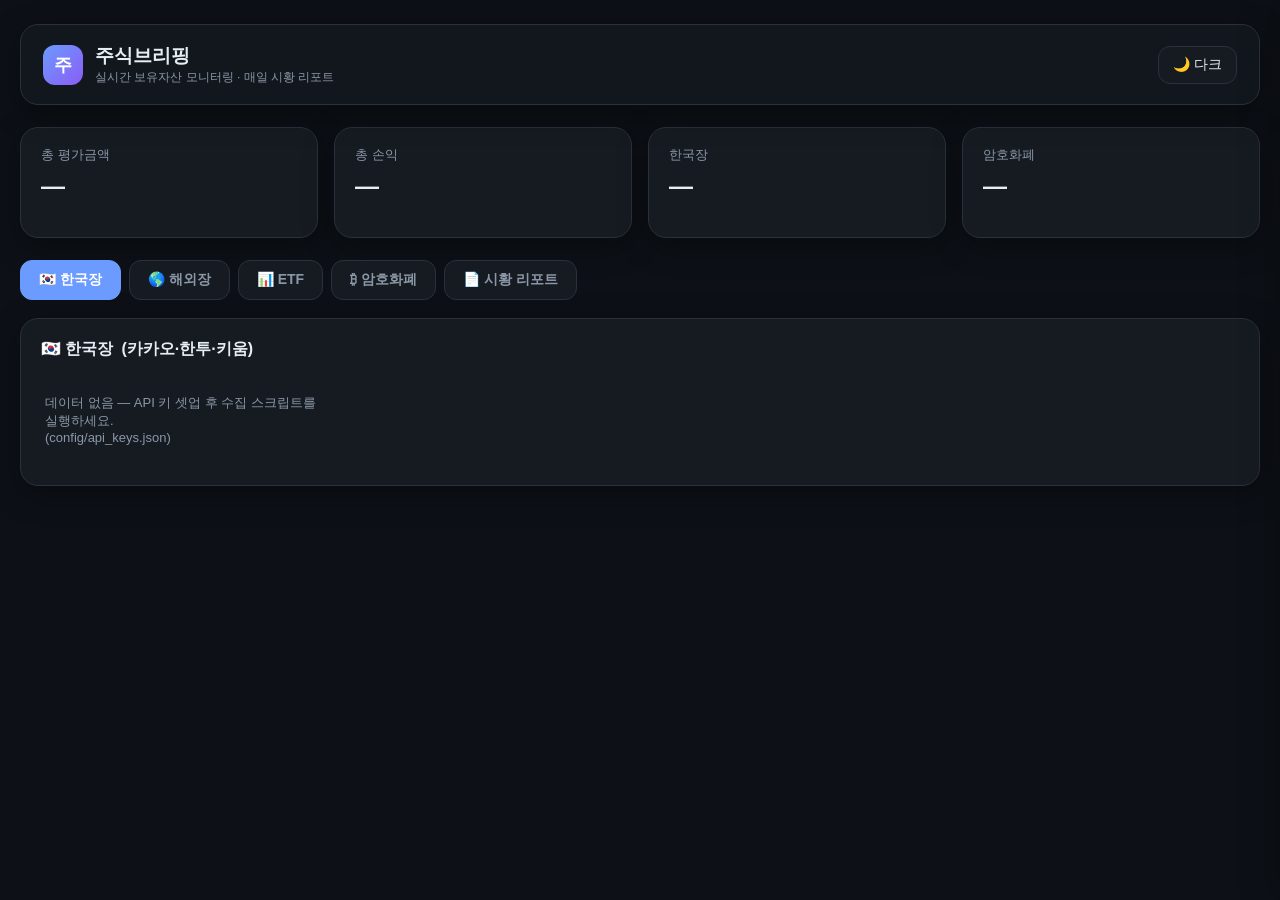
==== index.html @ d9d782cc "data update 2026-07-26 12:15 KST" ====
<!DOCTYPE html>
<html lang="ko" data-theme="dark">
<head>
  <meta charset="UTF-8">
  <meta name="viewport" content="width=device-width, initial-scale=1.0">
  <title>주식브리핑 대시보드</title>
  <link rel="stylesheet" href="assets/css/style.css">
</head>
<body>
<div class="wrap">
  <!-- Top bar -->
  <div class="topbar">
    <div class="brand">
      <div class="logo">주</div>
      <div>
        <h1>주식브리핑</h1>
        <div class="sub">실시간 보유자산 모니터링 · 매일 시황 리포트</div>
      </div>
    </div>
    <div class="top-actions">
      <span id="updated" class="sub"></span>
      <button class="btn-theme" id="themeBtn">🌙 다크</button>
    </div>
  </div>

  <!-- KPI -->
  <div class="kpi-row" id="kpiRow">
    <div class="kpi"><div class="label">총 평가금액</div><div class="value" id="kpiTotal">—</div><div class="delta" id="kpiTotalD">&nbsp;</div></div>
    <div class="kpi"><div class="label">총 손익</div><div class="value" id="kpiPl">—</div><div class="delta" id="kpiPlD">&nbsp;</div></div>
    <div class="kpi"><div class="label">한국장</div><div class="value" id="kpiKr">—</div></div>
    <div class="kpi"><div class="label">암호화폐</div><div class="value" id="kpiCrypto">—</div></div>
  </div>

  <!-- Tabs -->
  <div class="tabs">
    <div class="tab active" data-tab="kr">🇰🇷 한국장</div>
    <div class="tab" data-tab="us">🌎 해외장</div>
    <div class="tab" data-tab="etf">📊 ETF</div>
    <div class="tab" data-tab="crypto">₿ 암호화폐</div>
    <div class="tab" data-tab="reports">📄 시황 리포트</div>
  </div>

  <!-- Panels -->
  <div class="panel active" id="panel-kr">
    <h2>🇰🇷 한국장 <span class="sub">(카카오·한투·키움)</span></h2>
    <div class="asset-grid" id="grid-kr"><div class="empty">데이터 로드 중…</div></div>
  </div>
  <div class="panel" id="panel-us">
    <h2>🌎 해외장 <span class="sub">(미국주식·해외ETF)</span></h2>
    <div class="asset-grid" id="grid-us"><div class="empty">데이터 로드 중…</div></div>
  </div>
  <div class="panel" id="panel-etf">
    <h2>📊 ETF</h2>
    <div class="asset-grid" id="grid-etf"><div class="empty">데이터 로드 중…</div></div>
  </div>
  <div class="panel" id="panel-crypto">
    <h2>₿ 암호화폐 <span class="sub">(빗썸)</span></h2>
    <div class="asset-grid" id="grid-crypto"><div class="empty">데이터 로드 중…</div></div>
  </div>
  <div class="panel" id="panel-reports">
    <h2>📄 시황 분석 리포트</h2>
    <div class="report-list" id="reportList"><div class="empty">리포트 로드 중…</div></div>
  </div>
</div>

<!-- 종목 상세 드로어 (카드 클릭 시 열림) -->
<div class="drawer-overlay" id="drawerOverlay"></div>
<aside class="drawer" id="drawer">
  <div class="drawer-header">
    <div>
      <div class="drawer-name" id="dName">—</div>
      <div class="drawer-sub" id="dSub">—</div>
    </div>
    <button class="drawer-close" id="drawerClose">✕</button>
  </div>

  <!-- 손익 헤더 (Block A) -->
  <div class="pnl-header" id="pnlHeader"></div>

  <!-- AI 전망 배너 (Block B) -->
  <div class="ai-banner" id="aiBanner" style="display:none"></div>

  <!-- 탭 (4대 분석) -->
  <div class="detail-tabs">
    <div class="dtab active" data-dtab="tech">📈 기술적지표</div>
    <div class="dtab" data-dtab="fund">🏦 펀더멘털</div>
    <div class="dtab" data-dtab="market">🌐 시황</div>
    <div class="dtab" data-dtab="pnl">💰 손익</div>
  </div>

  <div class="detail-body">
    <div class="dpanel active" id="dpanel-tech"></div>
    <div class="dpanel" id="dpanel-fund"></div>
    <div class="dpanel" id="dpanel-market"></div>
    <div class="dpanel" id="dpanel-pnl"></div>
  </div>
</aside>

<!-- Modal -->
<div class="modal" id="modal">
  <div class="modal-content">
    <button class="modal-close" id="modalClose">✕</button>
    <div id="modalBody" class="markdown-body"></div>
  </div>
</div>

<script src="assets/js/theme.js"></script>
<script src="assets/js/dashboard.js"></script>
<script src="assets/js/reports.js"></script>
</body>
</html>
---- assets/css/style.css ----
:root {
  --bg: #f4f6fb;
  --bg-glass: rgba(255,255,255,0.75);
  --surface: #ffffff;
  --surface-2: #f0f3f9;
  --text: #1a2233;
  --text-muted: #6b7689;
  --border: #e2e8f0;
  --accent: #4f7cff;
  --accent-soft: #eaf0ff;
  --up: #e23b3b;      /* 한국 관례: 상승=빨강 */
  --down: #2b6cf0;    /* 하락=파랑 */
  --shadow: 0 8px 30px rgba(20,40,80,0.08);
  --radius: 18px;
}
[data-theme="dark"] {
  --bg: #0d1117;
  --bg-glass: rgba(22,27,34,0.72);
  --surface: #161b22;
  --surface-2: #1c2330;
  --text: #e6edf3;
  --text-muted: #8b97a7;
  --border: #2a313c;
  --accent: #6b9bff;
  --accent-soft: #1b2436;
  --up: #ff5b5b;
  --down: #4d9bff;
  --shadow: 0 8px 30px rgba(0,0,0,0.4);
}
* { box-sizing: border-box; margin: 0; padding: 0; }
body {
  font-family: -apple-system, "Segoe UI", "Apple SD Gothic Neo", "Malgun Gothic", sans-serif;
  background: var(--bg); color: var(--text);
  transition: background .3s, color .3s;
  min-height: 100vh;
}
.wrap { max-width: 1280px; margin: 0 auto; padding: 24px 20px 60px; }

/* Top bar */
.topbar {
  display: flex; align-items: center; justify-content: space-between;
  padding: 18px 22px; margin-bottom: 22px;
  background: var(--bg-glass); backdrop-filter: blur(14px);
  border: 1px solid var(--border); border-radius: var(--radius);
  box-shadow: var(--shadow);
}
.brand { display: flex; align-items: center; gap: 12px; }
.brand .logo {
  width: 40px; height: 40px; border-radius: 12px;
  background: linear-gradient(135deg, var(--accent), #8b5cf6);
  display: grid; place-items: center; color: #fff; font-weight: 800; font-size: 18px;
}
.brand h1 { font-size: 19px; font-weight: 700; }
.brand .sub { font-size: 12px; color: var(--text-muted); }
.top-actions { display: flex; align-items: center; gap: 10px; }
.btn-theme {
  border: 1px solid var(--border); background: var(--surface);
  color: var(--text); border-radius: 12px; padding: 9px 14px;
  cursor: pointer; font-size: 14px; display: flex; align-items: center; gap: 6px;
  transition: .2s;
}
.btn-theme:hover { border-color: var(--accent); }

/* KPI row */
.kpi-row { display: grid; grid-template-columns: repeat(4,1fr); gap: 16px; margin-bottom: 22px; }
.kpi {
  background: var(--surface); border: 1px solid var(--border);
  border-radius: var(--radius); padding: 18px 20px; box-shadow: var(--shadow);
}
.kpi .label { font-size: 13px; color: var(--text-muted); margin-bottom: 8px; }
.kpi .value { font-size: 24px; font-weight: 800; }
.kpi .delta { font-size: 13px; margin-top: 4px; }
.up { color: var(--up); }
.down { color: var(--down); }

/* Tabs */
.tabs { display: flex; gap: 8px; margin-bottom: 18px; flex-wrap: wrap; }
.tab {
  border: 1px solid var(--border); background: var(--surface);
  color: var(--text-muted); border-radius: 12px; padding: 10px 18px;
  cursor: pointer; font-size: 14px; font-weight: 600; transition: .2s;
}
.tab.active { background: var(--accent); color: #fff; border-color: var(--accent); }

/* Panel */
.panel {
  background: var(--surface); border: 1px solid var(--border);
  border-radius: var(--radius); padding: 20px; box-shadow: var(--shadow);
  display: none;
}
.panel.active { display: block; }
.panel h2 { font-size: 16px; margin-bottom: 14px; display: flex; align-items: center; gap: 8px; }

/* Asset cards grid */
.asset-grid { display: grid; grid-template-columns: repeat(auto-fill, minmax(260px,1fr)); gap: 14px; }
.asset-card {
  background: var(--surface-2); border: 1px solid var(--border);
  border-radius: 14px; padding: 16px; transition: .2s;
}
.asset-card:hover { transform: translateY(-2px); border-color: var(--accent); }
.asset-card .name { font-weight: 700; font-size: 15px; display: flex; justify-content: space-between; }
.asset-card .broker { font-size: 11px; color: var(--text-muted); }
.asset-card .price { font-size: 20px; font-weight: 800; margin: 8px 0 2px; }
.asset-card .pl { font-size: 13px; }
.indicators { margin-top: 12px; display: flex; flex-wrap: wrap; gap: 6px; }
.chip {
  font-size: 11px; padding: 4px 9px; border-radius: 8px;
  background: var(--accent-soft); color: var(--accent); font-weight: 600;
}

/* Reports */
.report-list { display: flex; flex-direction: column; gap: 10px; }
.report-item {
  display: flex; align-items: center; justify-content: space-between;
  padding: 14px 18px; background: var(--surface-2);
  border: 1px solid var(--border); border-radius: 14px; cursor: pointer; transition: .2s;
}
.report-item:hover { border-color: var(--accent); }
.report-item .date { font-weight: 700; }
.report-item .meta { font-size: 12px; color: var(--text-muted); }

/* Modal */
.modal {
  position: fixed; inset: 0; background: rgba(0,0,0,0.55);
  display: none; align-items: center; justify-content: center; padding: 24px; z-index: 50;
}
.modal.open { display: flex; }
.modal-content {
  background: var(--surface); border-radius: var(--radius); max-width: 920px;
  width: 100%; max-height: 88vh; overflow-y: auto; padding: 28px;
  box-shadow: var(--shadow);
}
.modal-close {
  position: sticky; top: 0; float: right; border: none; background: var(--surface-2);
  color: var(--text); width: 34px; height: 34px; border-radius: 10px; cursor: pointer; font-size: 18px;
}
.modal-content h1 { font-size: 20px; margin-bottom: 12px; }
.markdown-body { line-height: 1.7; font-size: 14px; }
.markdown-body h2 { font-size: 16px; margin: 18px 0 8px; border-left: 3px solid var(--accent); padding-left: 10px; }
.markdown-body table { width: 100%; border-collapse: collapse; margin: 10px 0; font-size: 13px; }
.markdown-body th, .markdown-body td { border: 1px solid var(--border); padding: 7px 10px; text-align: left; }
.markdown-body th { background: var(--surface-2); }
.markdown-body code { background: var(--surface-2); padding: 1px 6px; border-radius: 5px; font-size: 12px; }

.asof { font-size: 11px; color: var(--text-muted); margin-top: 4px; }
.mkt-bar { display: flex; gap: 8px; margin-bottom: 14px; flex-wrap: wrap; }
.mkt-badge { font-size: 12px; padding: 5px 12px; border-radius: 10px; font-weight: 600; }
.mkt-badge.open { background: rgba(43,180,110,0.15); color: #2bb46e; }
.mkt-badge.closed { background: rgba(180,180,180,0.15); color: var(--text-muted); }

@media (max-width: 760px) {
  .kpi-row { grid-template-columns: repeat(2,1fr); }
}

/* ===== 종목 상세 드로어 ===== */
.drawer-overlay {
  position: fixed; inset: 0; background: rgba(0,0,0,0.5);
  opacity: 0; pointer-events: none; transition: opacity .25s; z-index: 60;
}
.drawer-overlay.open { opacity: 1; pointer-events: auto; }
.drawer {
  position: fixed; top: 0; right: 0; height: 100vh; width: 480px; max-width: 92vw;
  background: var(--surface); border-left: 1px solid var(--border);
  box-shadow: -8px 0 30px rgba(0,0,0,0.25); z-index: 70;
  transform: translateX(100%); transition: transform .28s ease;
  display: flex; flex-direction: column; overflow-y: auto;
}
.drawer.open { transform: translateX(0); }
.drawer-header {
  display: flex; align-items: flex-start; justify-content: space-between;
  padding: 20px 22px 14px; border-bottom: 1px solid var(--border);
  position: sticky; top: 0; background: var(--surface); z-index: 2;
}
.drawer-name { font-size: 20px; font-weight: 800; }
.drawer-sub { font-size: 12px; color: var(--text-muted); margin-top: 3px; }
.drawer-close {
  border: 1px solid var(--border); background: var(--surface-2); color: var(--text);
  width: 32px; height: 32px; border-radius: 10px; cursor: pointer; font-size: 16px;
}

/* Block A: 손익 헤더 */
.pnl-header { padding: 16px 22px; }
.pnl-price { font-size: 28px; font-weight: 800; font-variant-numeric: tabular-nums; }
.pnl-grid { display: grid; grid-template-columns: repeat(2,1fr); gap: 10px; margin-top: 14px; }
.pnl-grid > div { background: var(--surface-2); border: 1px solid var(--border); border-radius: 12px; padding: 10px 12px; }
.pnl-grid .lbl { display: block; font-size: 11px; color: var(--text-muted); margin-bottom: 4px; }
.pnl-grid .val { font-size: 15px; font-weight: 700; font-variant-numeric: tabular-nums; }

/* Block B: AI 전망 배너 */
.ai-banner {
  margin: 4px 22px 0; padding: 14px 16px; border-radius: 14px;
  background: linear-gradient(135deg, rgba(107,155,255,0.12), rgba(139,92,246,0.10));
  border: 1px solid var(--border);
}
.ai-row { display: flex; align-items: center; gap: 10px; }
.ai-signal { font-size: 15px; font-weight: 800; padding: 5px 14px; border-radius: 10px; }
.ai-buy { background: rgba(43,180,110,0.18); color: #2bb46e; }
.ai-hold { background: rgba(77,155,255,0.18); color: #4d9bff; }
.ai-sell { background: rgba(255,91,91,0.18); color: #ff5b5b; }
.ai-watch { background: rgba(140,150,165,0.18); color: var(--text-muted); }
.ai-conf { font-size: 12px; color: var(--text-muted); }
.ai-reasons { margin: 10px 0 6px; padding-left: 18px; font-size: 13px; line-height: 1.6; }
.ai-prices { font-size: 12px; color: var(--text-muted); }

/* 상세 탭 */
.detail-tabs { display: flex; gap: 6px; padding: 14px 22px 0; flex-wrap: wrap; }
.dtab {
  font-size: 13px; font-weight: 600; padding: 8px 14px; border-radius: 10px;
  border: 1px solid var(--border); background: var(--surface-2); color: var(--text-muted);
  cursor: pointer; transition: .2s;
}
.dtab.active { background: var(--accent); color: #fff; border-color: var(--accent); }
.detail-body { padding: 16px 22px 28px; }
.dpanel { display: none; }
.dpanel.active { display: block; }

/* 기술적지표 카드 */
.ind-grid { display: grid; grid-template-columns: repeat(2,1fr); gap: 12px; }
.ind-card {
  background: var(--surface-2); border: 1px solid var(--border); border-radius: 12px;
  padding: 12px 14px;
}
.ind-t { font-size: 12px; color: var(--text-muted); margin-bottom: 6px; }
.ind-v { font-size: 17px; font-weight: 800; font-variant-numeric: tabular-nums; }
.ind-card.ind-over { border-color: rgba(255,180,77,0.5); }
.ind-card.ind-over .ind-v { color: #ffb74d; }
.ind-card.ind-under { border-color: rgba(77,155,255,0.5); }
.ind-card.ind-under .ind-v { color: #4d9bff; }
.ind-card.ind-gold { border-color: rgba(43,180,110,0.5); }
.ind-card.ind-gold .ind-v { color: #2bb46e; }
.ind-card.ind-dead { border-color: rgba(255,91,91,0.5); }
.ind-card.ind-dead .ind-v { color: #ff5b5b; }
.ind-note { font-size: 11px; color: var(--text-muted); margin-top: 12px; }

/* 펀더멘털 */
.fund-grid { display: grid; grid-template-columns: repeat(2,1fr); gap: 10px; }
.fund-cell { background: var(--surface-2); border: 1px solid var(--border); border-radius: 12px; padding: 10px 12px; }
.fund-cell .lbl { display: block; font-size: 11px; color: var(--text-muted); margin-bottom: 4px; }
.fund-cell .val { font-size: 15px; font-weight: 700; font-variant-numeric: tabular-nums; }

/* 시황 */
.mkt-info { font-size: 14px; font-variant-numeric: tabular-nums; }

/* 손익 상세 + 액션 */
.pnl-table { display: flex; flex-direction: column; gap: 8px; }
.pnl-row { display: flex; justify-content: space-between; padding: 8px 12px; background: var(--surface-2); border: 1px solid var(--border); border-radius: 10px; }
.pnl-row .lbl { font-size: 13px; color: var(--text-muted); }
.pnl-row .val { font-size: 14px; font-weight: 700; font-variant-numeric: tabular-nums; }
.pnl-actions { display: grid; grid-template-columns: repeat(2,1fr); gap: 8px; margin-top: 16px; }
.btn-act { border: none; border-radius: 10px; padding: 12px; font-size: 14px; font-weight: 700; cursor: pointer; color: #fff; }
.btn-act.buy { background: #2bb46e; }
.btn-act.sell { background: #ffb74d; }
.btn-act.danger { background: #ff5b5b; }

.asset-card.clickable { cursor: pointer; }
.empty { color: var(--text-muted); font-size: 13px; padding: 20px 4px; }

@media (max-width: 760px) {
  .drawer { width: 100vw; max-width: 100vw; }
  .ind-grid, .fund-grid, .pnl-grid { grid-template-columns: 1fr; }
}
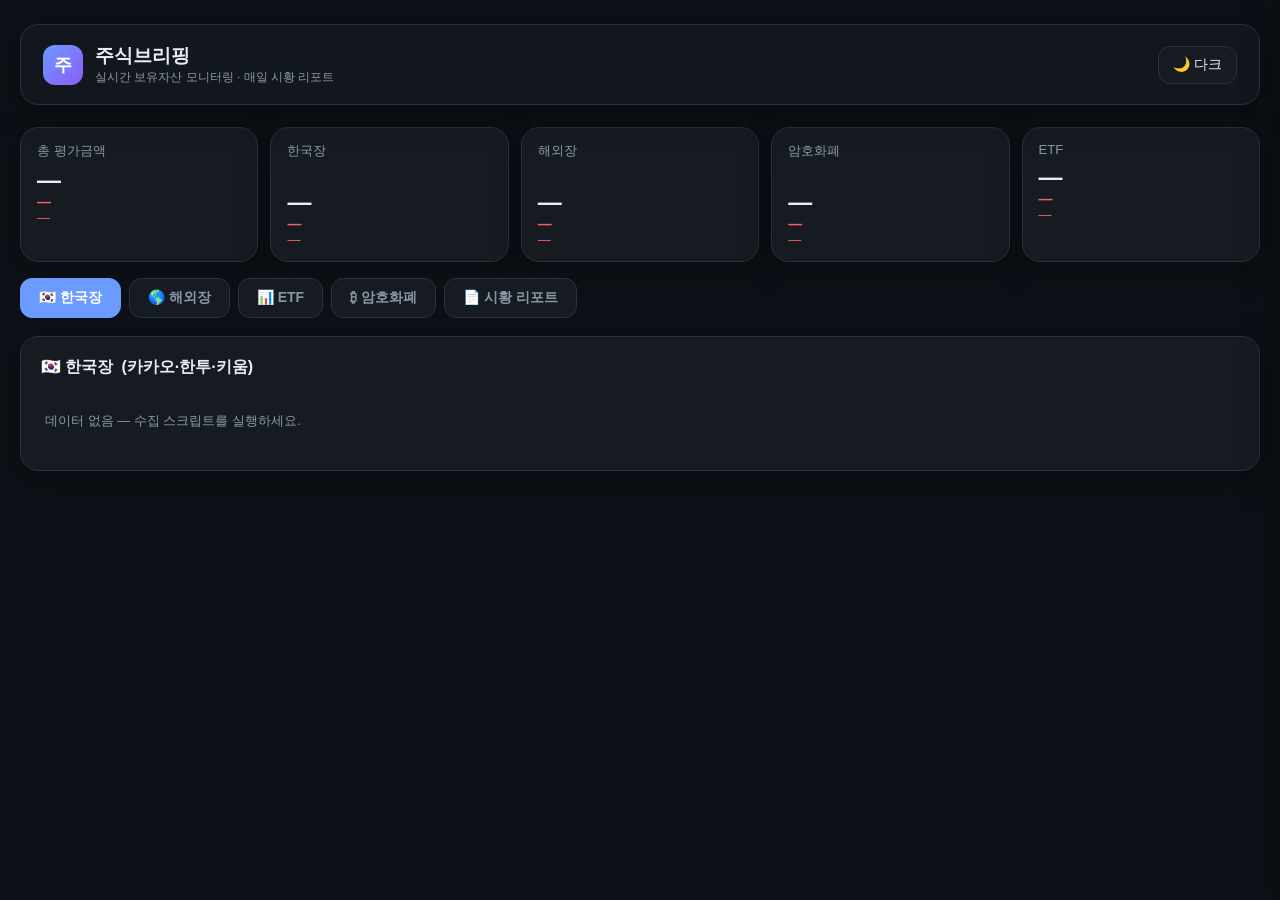
==== commit d24a92ea: "Order_001 개선: ETF분류, KPI 5그룹, 통화기호/RSI·MACD색상, 기준일시빨강, 1H봉캔들차트(MA20/200+평단가선)" ====
--- a/index.html
+++ b/index.html
@@ -25,10 +25,11 @@
 
   <!-- KPI -->
   <div class="kpi-row" id="kpiRow">
-    <div class="kpi"><div class="label">총 평가금액</div><div class="value" id="kpiTotal">—</div><div class="delta" id="kpiTotalD">&nbsp;</div></div>
-    <div class="kpi"><div class="label">총 손익</div><div class="value" id="kpiPl">—</div><div class="delta" id="kpiPlD">&nbsp;</div></div>
-    <div class="kpi"><div class="label">한국장</div><div class="value" id="kpiKr">—</div></div>
-    <div class="kpi"><div class="label">암호화폐</div><div class="value" id="kpiCrypto">—</div></div>
+    <div class="kpi" id="kpiTotal"><div class="label">총 평가금액</div><div class="kpi-eval value">—</div><div class="kpi-pnl up">—</div><div class="kpi-pnlpct up">—</div></div>
+    <div class="kpi" id="kpiKr"><div class="label">한국장</div><div class="mkt-badge-slot"></div><div class="kpi-eval value">—</div><div class="kpi-pnl up">—</div><div class="kpi-pnlpct up">—</div></div>
+    <div class="kpi" id="kpiUs"><div class="label">해외장</div><div class="mkt-badge-slot"></div><div class="kpi-eval value">—</div><div class="kpi-pnl up">—</div><div class="kpi-pnlpct up">—</div></div>
+    <div class="kpi" id="kpiCrypto"><div class="label">암호화폐</div><div class="mkt-badge-slot"></div><div class="kpi-eval value">—</div><div class="kpi-pnl up">—</div><div class="kpi-pnlpct up">—</div></div>
+    <div class="kpi" id="kpiEtf"><div class="label">ETF</div><div class="kpi-eval value">—</div><div class="kpi-pnl up">—</div><div class="kpi-pnlpct up">—</div></div>
   </div>
 
   <!-- Tabs -->
@@ -80,9 +81,10 @@
   <!-- AI 전망 배너 (Block B) -->
   <div class="ai-banner" id="aiBanner" style="display:none"></div>
 
-  <!-- 탭 (4대 분석) -->
+  <!-- 탭 (5대 분석) -->
   <div class="detail-tabs">
     <div class="dtab active" data-dtab="tech">📈 기술적지표</div>
+    <div class="dtab" data-dtab="chart">📉 1시간봉 차트</div>
     <div class="dtab" data-dtab="fund">🏦 펀더멘털</div>
     <div class="dtab" data-dtab="market">🌐 시황</div>
     <div class="dtab" data-dtab="pnl">💰 손익</div>
@@ -90,6 +92,7 @@
 
   <div class="detail-body">
     <div class="dpanel active" id="dpanel-tech"></div>
+    <div class="dpanel" id="dpanel-chart"></div>
     <div class="dpanel" id="dpanel-fund"></div>
     <div class="dpanel" id="dpanel-market"></div>
     <div class="dpanel" id="dpanel-pnl"></div>
--- a/assets/css/style.css
+++ b/assets/css/style.css
@@ -255,7 +255,38 @@
 .asset-card.clickable { cursor: pointer; }
 .empty { color: var(--text-muted); font-size: 13px; padding: 20px 4px; }
 
+/* Order_001 개선: RSI/MACD 색상, KPI 구조, stale 경고, 차트 */
+.chip.rsi-over { color: #e23b3b; font-weight: 800; border-color: #e23b3b; }
+.chip.rsi-under { color: #2bb46e; font-weight: 800; border-color: #2bb46e; }
+.chip.rsi-blue { color: #2b6cf0; font-weight: 700; }
+.chip.rsi-purple { color: #8b5cf6; font-weight: 700; }
+.chip.rsi-white { color: #ffffff; font-weight: 700; }
+.chip.macd-gold { color: #2bb46e; font-weight: 800; border-color: #2bb46e; }
+.chip.macd-dead { color: #e23b3b; font-weight: 800; border-color: #e23b3b; }
+
+.kpi-row { display: grid; grid-template-columns: repeat(5, 1fr); gap: 12px; margin-bottom: 16px; }
+.kpi { background: var(--surface); border: 1px solid var(--border); border-radius: var(--radius); padding: 14px 16px; box-shadow: var(--shadow); }
+.kpi .label { font-size: 13px; color: var(--text-muted); margin-bottom: 6px; }
+.kpi-eval { font-size: 20px; font-weight: 800; font-variant-numeric: tabular-nums; }
+.kpi-pnl { font-size: 14px; font-weight: 700; font-variant-numeric: tabular-nums; }
+.kpi-pnlpct { font-size: 13px; font-variant-numeric: tabular-nums; }
+.kpi-pnl.up, .kpi-pnlpct.up { color: var(--up); }
+.kpi-pnl.down, .kpi-pnlpct.down { color: var(--down); }
+.mkt-badge-slot { min-height: 18px; margin-bottom: 4px; }
+.mkt-badge { font-size: 11px; padding: 2px 8px; border-radius: 20px; font-weight: 700; }
+.mkt-badge.open { background: #e8f7ee; color: #1f9d55; }
+.mkt-badge.closed { background: #f0f0f3; color: #8a8f9c; }
+
+.price-sub { font-size: 11px; color: var(--text-muted); margin-top: 2px; }
+.asof { font-size: 11px; color: var(--text-muted); margin-top: 6px; }
+.asof.stale { color: #e23b3b; font-weight: 800; }
+
+#dpanel-chart canvas { width: 100%; height: auto; background: var(--surface-2); border: 1px solid var(--border); border-radius: 12px; }
+.chart-legend { font-size: 11px; color: var(--text-muted); margin-top: 6px; }
+.chart-legend b.r { color: #2f6bff; } .chart-legend b.g { color: #e23c3c; } .chart-legend b.y { color: #ffae00; }
+
 @media (max-width: 760px) {
   .drawer { width: 100vw; max-width: 100vw; }
   .ind-grid, .fund-grid, .pnl-grid { grid-template-columns: 1fr; }
-}
+  .kpi-row { grid-template-columns: repeat(2, 1fr); }
+}
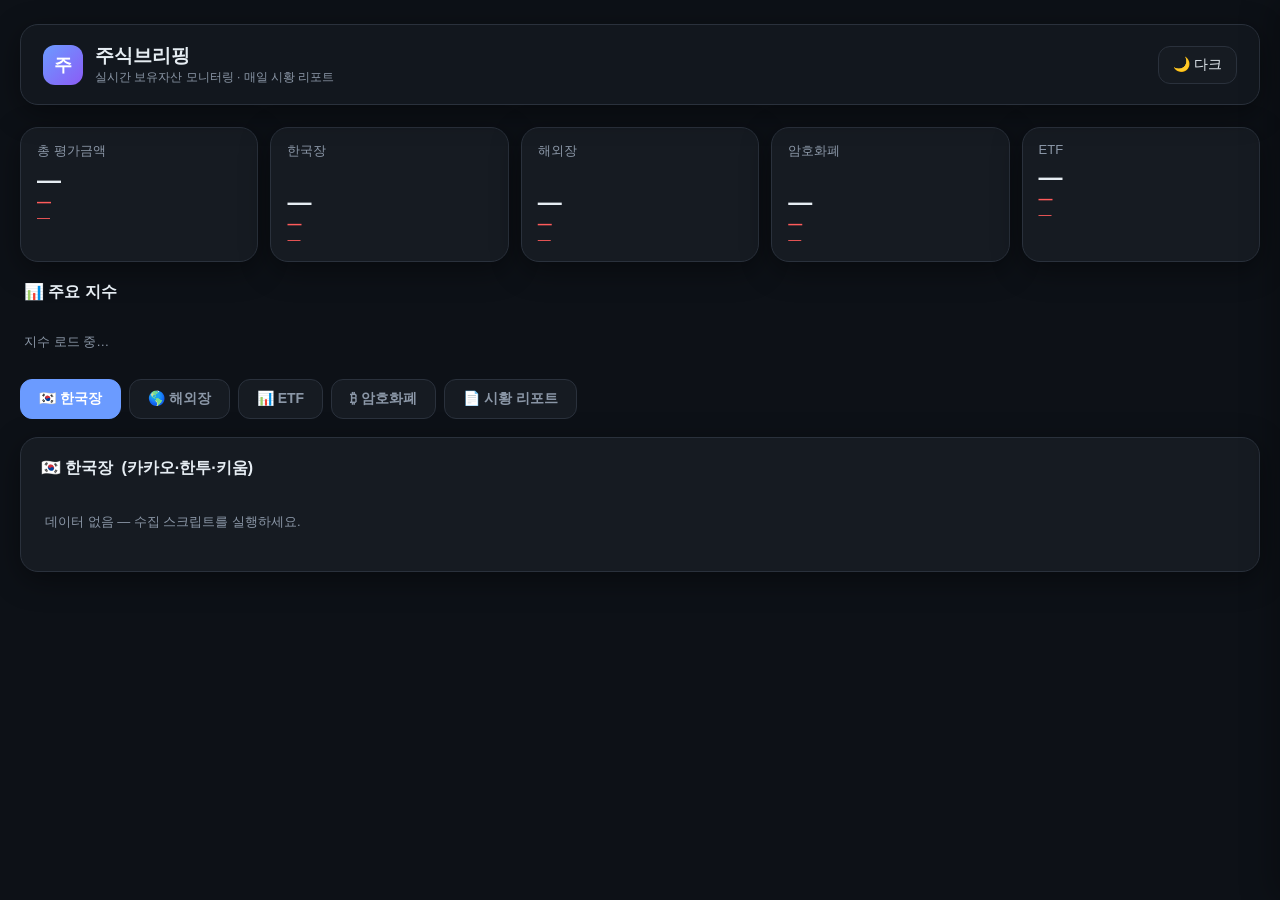
==== commit e18d19f8: "data update 2026-07-26 13:40 KST" ====
--- a/index.html
+++ b/index.html
@@ -31,6 +31,10 @@
     <div class="kpi" id="kpiCrypto"><div class="label">암호화폐</div><div class="mkt-badge-slot"></div><div class="kpi-eval value">—</div><div class="kpi-pnl up">—</div><div class="kpi-pnlpct up">—</div></div>
     <div class="kpi" id="kpiEtf"><div class="label">ETF</div><div class="kpi-eval value">—</div><div class="kpi-pnl up">—</div><div class="kpi-pnlpct up">—</div></div>
   </div>
+
+  <!-- 글로벌 지수 -->
+  <div class="section-title">📊 주요 지수</div>
+  <div class="index-grid" id="indexGrid"><div class="empty">지수 로드 중…</div></div>
 
   <!-- Tabs -->
   <div class="tabs">
--- a/assets/css/style.css
+++ b/assets/css/style.css
@@ -285,8 +285,16 @@
 .chart-legend { font-size: 11px; color: var(--text-muted); margin-top: 6px; }
 .chart-legend b.r { color: #2f6bff; } .chart-legend b.g { color: #e23c3c; } .chart-legend b.y { color: #ffae00; }
 
+.section-title { font-size: 16px; font-weight: 800; margin: 20px 4px 10px; }
+.index-grid { display: grid; grid-template-columns: repeat(4, 1fr); gap: 12px; margin-bottom: 8px; }
+.index-card { background: var(--surface); border: 1px solid var(--border); border-radius: var(--radius); padding: 14px 16px; box-shadow: var(--shadow); }
+.index-card .idx-name { font-size: 13px; color: var(--text-muted); margin-bottom: 6px; }
+.index-card .idx-price { font-size: 18px; font-weight: 800; font-variant-numeric: tabular-nums; }
+.index-card .idx-rate { font-size: 13px; font-weight: 700; }
+
 @media (max-width: 760px) {
   .drawer { width: 100vw; max-width: 100vw; }
   .ind-grid, .fund-grid, .pnl-grid { grid-template-columns: 1fr; }
   .kpi-row { grid-template-columns: repeat(2, 1fr); }
-}
+  .index-grid { grid-template-columns: repeat(2, 1fr); }
+}
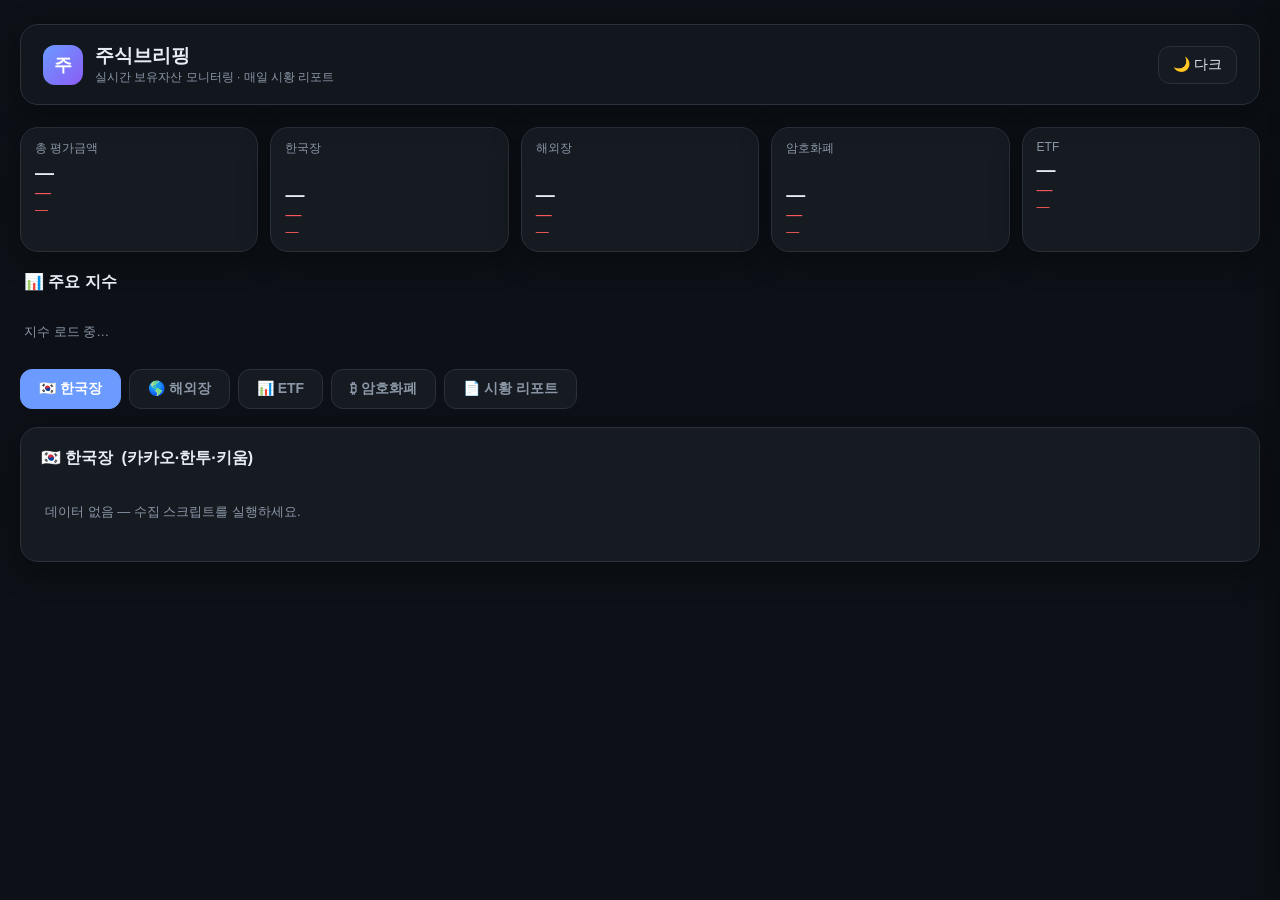
==== commit 12d9aa2f: "UI개선: KPI 5열한줄+ETF, 지수폰트확대, MACD상승/하락표시, 기술적지표+게이지통합, 손익거래버튼제거, 대한광통신평가금액폴백" ====
--- a/index.html
+++ b/index.html
@@ -85,13 +85,15 @@
   <!-- AI 전망 배너 (Block B) -->
   <div class="ai-banner" id="aiBanner" style="display:none"></div>
 
-  <!-- 탭 (5대 분석) -->
+  <!-- 탭 (6대 분석) -->
   <div class="detail-tabs">
     <div class="dtab active" data-dtab="tech">📈 기술적지표</div>
     <div class="dtab" data-dtab="chart">📉 1시간봉 차트</div>
     <div class="dtab" data-dtab="fund">🏦 펀더멘털</div>
     <div class="dtab" data-dtab="market">🌐 시황</div>
     <div class="dtab" data-dtab="pnl">💰 손익</div>
+    <div class="dtab" data-dtab="news">📰 뉴스/공시</div>
+    <div class="dtab" data-dtab="ai">🤖 AI가이드</div>
   </div>
 
   <div class="detail-body">
@@ -100,6 +102,8 @@
     <div class="dpanel" id="dpanel-fund"></div>
     <div class="dpanel" id="dpanel-market"></div>
     <div class="dpanel" id="dpanel-pnl"></div>
+    <div class="dpanel" id="dpanel-news"></div>
+    <div class="dpanel" id="dpanel-ai"></div>
   </div>
 </aside>
 
--- a/assets/css/style.css
+++ b/assets/css/style.css
@@ -61,15 +61,15 @@
 }
 .btn-theme:hover { border-color: var(--accent); }
 
-/* KPI row */
-.kpi-row { display: grid; grid-template-columns: repeat(4,1fr); gap: 16px; margin-bottom: 22px; }
+/* KPI row — 5카드(총평가/한국/해외/암호/ETF) 한 줄, 컴팩트 */
+.kpi-row { display: grid; grid-template-columns: repeat(5,1fr); gap: 12px; margin-bottom: 18px; }
 .kpi {
   background: var(--surface); border: 1px solid var(--border);
-  border-radius: var(--radius); padding: 18px 20px; box-shadow: var(--shadow);
-}
-.kpi .label { font-size: 13px; color: var(--text-muted); margin-bottom: 8px; }
-.kpi .value { font-size: 24px; font-weight: 800; }
-.kpi .delta { font-size: 13px; margin-top: 4px; }
+  border-radius: var(--radius); padding: 12px 14px; box-shadow: var(--shadow);
+}
+.kpi .label { font-size: 12px; color: var(--text-muted); margin-bottom: 5px; }
+.kpi .value { font-size: 19px; font-weight: 800; }
+.kpi .delta { font-size: 12px; margin-top: 3px; }
 .up { color: var(--up); }
 .down { color: var(--down); }
 
@@ -264,11 +264,11 @@
 .chip.macd-gold { color: #2bb46e; font-weight: 800; border-color: #2bb46e; }
 .chip.macd-dead { color: #e23b3b; font-weight: 800; border-color: #e23b3b; }
 
-.kpi-row { display: grid; grid-template-columns: repeat(5, 1fr); gap: 12px; margin-bottom: 16px; }
-.kpi { background: var(--surface); border: 1px solid var(--border); border-radius: var(--radius); padding: 14px 16px; box-shadow: var(--shadow); }
-.kpi .label { font-size: 13px; color: var(--text-muted); margin-bottom: 6px; }
-.kpi-eval { font-size: 20px; font-weight: 800; font-variant-numeric: tabular-nums; }
-.kpi-pnl { font-size: 14px; font-weight: 700; font-variant-numeric: tabular-nums; }
+.index-grid { display: grid; grid-template-columns: repeat(4, 1fr); gap: 8px; margin-bottom: 8px; }
+.index-card { background: var(--surface); border: 1px solid var(--border); border-radius: 12px; padding: 8px 10px; box-shadow: var(--shadow); }
+.index-card .idx-name { font-size: 11px; color: var(--text-muted); margin-bottom: 3px; }
+.index-card .idx-price { font-size: 18px; font-weight: 800; font-variant-numeric: tabular-nums; }
+.index-card .idx-rate { font-size: 13px; font-weight: 700; }
 .kpi-pnlpct { font-size: 13px; font-variant-numeric: tabular-nums; }
 .kpi-pnl.up, .kpi-pnlpct.up { color: var(--up); }
 .kpi-pnl.down, .kpi-pnlpct.down { color: var(--down); }
@@ -286,11 +286,30 @@
 .chart-legend b.r { color: #2f6bff; } .chart-legend b.g { color: #e23c3c; } .chart-legend b.y { color: #ffae00; }
 
 .section-title { font-size: 16px; font-weight: 800; margin: 20px 4px 10px; }
-.index-grid { display: grid; grid-template-columns: repeat(4, 1fr); gap: 12px; margin-bottom: 8px; }
-.index-card { background: var(--surface); border: 1px solid var(--border); border-radius: var(--radius); padding: 14px 16px; box-shadow: var(--shadow); }
-.index-card .idx-name { font-size: 13px; color: var(--text-muted); margin-bottom: 6px; }
+.index-grid { display: grid; grid-template-columns: repeat(4, 1fr); gap: 8px; margin-bottom: 8px; }
+.index-card { background: var(--surface); border: 1px solid var(--border); border-radius: 12px; padding: 8px 10px; box-shadow: var(--shadow); }
+.index-card .idx-name { font-size: 11px; color: var(--text-muted); margin-bottom: 3px; }
 .index-card .idx-price { font-size: 18px; font-weight: 800; font-variant-numeric: tabular-nums; }
 .index-card .idx-rate { font-size: 13px; font-weight: 700; }
+
+.gauge-grid { display: flex; flex-wrap: wrap; gap: 16px; justify-content: flex-start; }
+.gauge-subtitle { font-size: 13px; font-weight: 700; color: var(--text-muted); margin: 14px 0 8px; }
+.gauge-item { display: flex; flex-direction: column; align-items: center; background: var(--surface); border: 1px solid var(--border); border-radius: 14px; padding: 12px 16px; box-shadow: var(--shadow); }
+.gauge-canvas { width: 160px; height: 96px; }
+.gauge-label { font-size: 13px; color: var(--text-muted); margin-top: 4px; font-weight: 600; }
+.gauge-val { font-size: 18px; font-weight: 800; font-variant-numeric: tabular-nums; }
+
+.news-list { display: flex; flex-direction: column; gap: 10px; }
+.news-item { display: flex; gap: 10px; align-items: center; background: var(--surface); border: 1px solid var(--border); border-radius: 12px; padding: 12px 14px; }
+.news-tag { font-size: 11px; font-weight: 800; padding: 3px 10px; border-radius: 20px; background: var(--accent-soft); color: var(--accent); white-space: nowrap; }
+.news-body { font-size: 13px; color: var(--text); }
+
+.ai-guide-box { background: linear-gradient(135deg, #eef3ff, #f7faff); border: 1px solid var(--border); border-radius: 14px; padding: 18px; }
+.ai-guide-signal { display: inline-block; font-size: 15px; font-weight: 800; padding: 6px 16px; border-radius: 10px; margin-bottom: 10px; }
+.ai-guide-signal.buy { background: rgba(43,180,110,0.18); color: #2bb46e; }
+.ai-guide-signal.sell { background: rgba(226,59,59,0.15); color: #e23b3b; }
+.ai-guide-signal.hold { background: rgba(77,155,255,0.18); color: #4d9bff; }
+.ai-guide-text { font-size: 14px; line-height: 1.6; color: var(--text); }
 
 @media (max-width: 760px) {
   .drawer { width: 100vw; max-width: 100vw; }
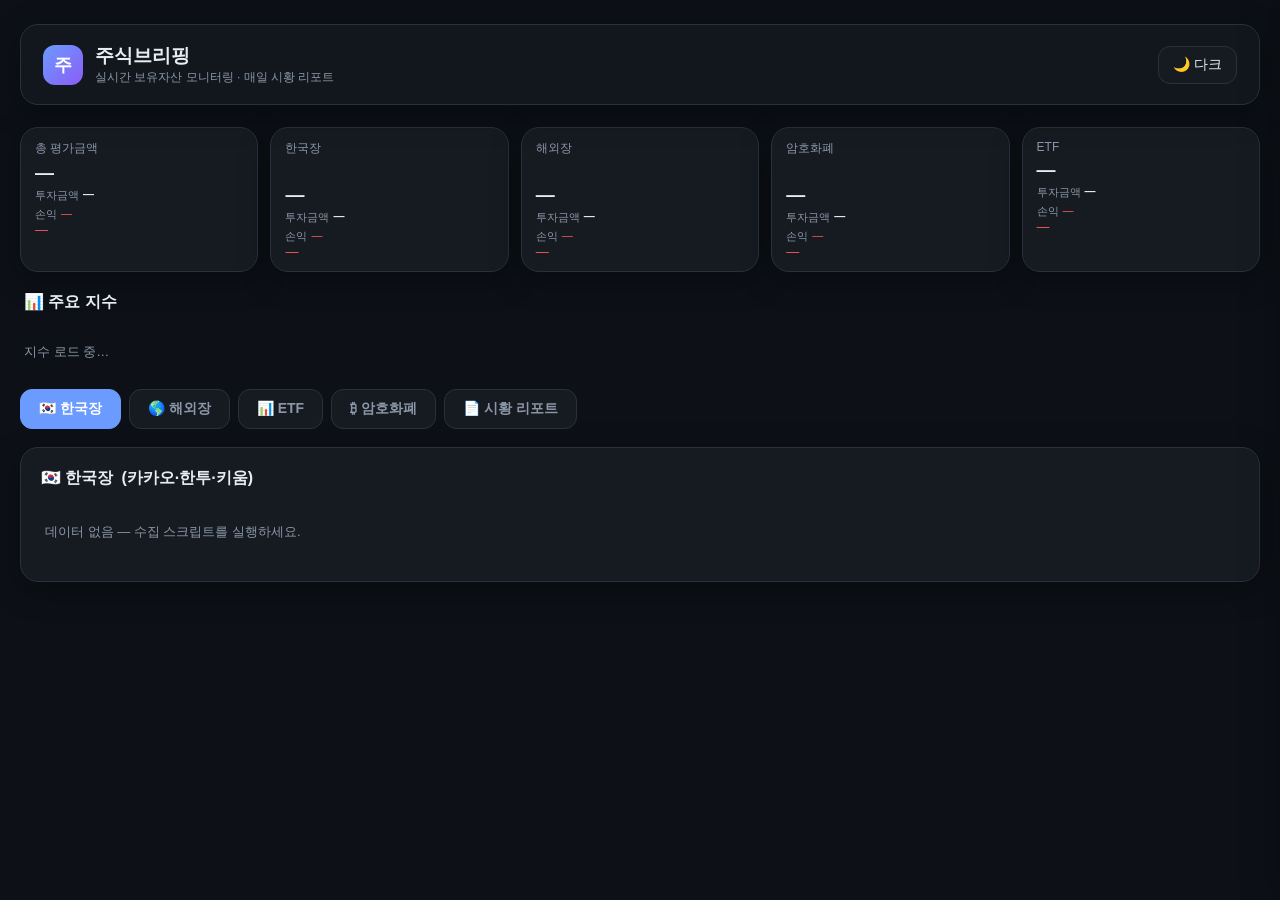
==== commit b7260386: "fix: 해외장달러기호, KPI투자금액+손익색상통일, 종목카드구성(당일등락제거/누적손익·투자금액), MACD보합흰색표시" ====
--- a/index.html
+++ b/index.html
@@ -25,11 +25,11 @@
 
   <!-- KPI -->
   <div class="kpi-row" id="kpiRow">
-    <div class="kpi" id="kpiTotal"><div class="label">총 평가금액</div><div class="kpi-eval value">—</div><div class="kpi-pnl up">—</div><div class="kpi-pnlpct up">—</div></div>
-    <div class="kpi" id="kpiKr"><div class="label">한국장</div><div class="mkt-badge-slot"></div><div class="kpi-eval value">—</div><div class="kpi-pnl up">—</div><div class="kpi-pnlpct up">—</div></div>
-    <div class="kpi" id="kpiUs"><div class="label">해외장</div><div class="mkt-badge-slot"></div><div class="kpi-eval value">—</div><div class="kpi-pnl up">—</div><div class="kpi-pnlpct up">—</div></div>
-    <div class="kpi" id="kpiCrypto"><div class="label">암호화폐</div><div class="mkt-badge-slot"></div><div class="kpi-eval value">—</div><div class="kpi-pnl up">—</div><div class="kpi-pnlpct up">—</div></div>
-    <div class="kpi" id="kpiEtf"><div class="label">ETF</div><div class="kpi-eval value">—</div><div class="kpi-pnl up">—</div><div class="kpi-pnlpct up">—</div></div>
+    <div class="kpi" id="kpiTotal"><div class="label">총 평가금액</div><div class="kpi-eval value">—</div><div class="kpi-sub"><span class="kpi-sublbl">투자금액</span><span class="kpi-cost">—</span></div><div class="kpi-sub"><span class="kpi-sublbl">손익</span><span class="kpi-pnl up">—</span></div><div class="kpi-pnlpct up">—</div></div>
+    <div class="kpi" id="kpiKr"><div class="label">한국장</div><div class="mkt-badge-slot"></div><div class="kpi-eval value">—</div><div class="kpi-sub"><span class="kpi-sublbl">투자금액</span><span class="kpi-cost">—</span></div><div class="kpi-sub"><span class="kpi-sublbl">손익</span><span class="kpi-pnl up">—</span></div><div class="kpi-pnlpct up">—</div></div>
+    <div class="kpi" id="kpiUs"><div class="label">해외장</div><div class="mkt-badge-slot"></div><div class="kpi-eval value">—</div><div class="kpi-sub"><span class="kpi-sublbl">투자금액</span><span class="kpi-cost">—</span></div><div class="kpi-sub"><span class="kpi-sublbl">손익</span><span class="kpi-pnl up">—</span></div><div class="kpi-pnlpct up">—</div></div>
+    <div class="kpi" id="kpiCrypto"><div class="label">암호화폐</div><div class="mkt-badge-slot"></div><div class="kpi-eval value">—</div><div class="kpi-sub"><span class="kpi-sublbl">투자금액</span><span class="kpi-cost">—</span></div><div class="kpi-sub"><span class="kpi-sublbl">손익</span><span class="kpi-pnl up">—</span></div><div class="kpi-pnlpct up">—</div></div>
+    <div class="kpi" id="kpiEtf"><div class="label">ETF</div><div class="kpi-eval value">—</div><div class="kpi-sub"><span class="kpi-sublbl">투자금액</span><span class="kpi-cost">—</span></div><div class="kpi-sub"><span class="kpi-sublbl">손익</span><span class="kpi-pnl up">—</span></div><div class="kpi-pnlpct up">—</div></div>
   </div>
 
   <!-- 글로벌 지수 -->
--- a/assets/css/style.css
+++ b/assets/css/style.css
@@ -69,7 +69,11 @@
 }
 .kpi .label { font-size: 12px; color: var(--text-muted); margin-bottom: 5px; }
 .kpi .value { font-size: 19px; font-weight: 800; }
+.kpi .kpi-sub { font-size: 11px; color: var(--text-muted); margin-top: 4px; display: flex; gap: 4px; }
+.kpi .kpi-sublbl { color: var(--text-muted); }
+.kpi .kpi-cost { color: var(--text); font-weight: 700; }
 .kpi .delta { font-size: 12px; margin-top: 3px; }
+.kpi .kpi-eval, .kpi .kpi-cost { color: var(--text); }
 .up { color: var(--up); }
 .down { color: var(--down); }
 
@@ -101,7 +105,11 @@
 .asset-card .name { font-weight: 700; font-size: 15px; display: flex; justify-content: space-between; }
 .asset-card .broker { font-size: 11px; color: var(--text-muted); }
 .asset-card .price { font-size: 20px; font-weight: 800; margin: 8px 0 2px; }
-.asset-card .pl { font-size: 13px; }
+.asset-card .card-row { font-size: 13px; display: flex; justify-content: space-between; padding: 3px 0; font-variant-numeric: tabular-nums; }
+.asset-card .card-lbl { color: var(--text-muted); }
+.asset-card .pl { font-weight: 700; }
+.asset-card .pl.up { color: var(--up); }
+.asset-card .pl.down { color: var(--down); }
 .indicators { margin-top: 12px; display: flex; flex-wrap: wrap; gap: 6px; }
 .chip {
   font-size: 11px; padding: 4px 9px; border-radius: 8px;
@@ -263,6 +271,10 @@
 .chip.rsi-white { color: #ffffff; font-weight: 700; }
 .chip.macd-gold { color: #2bb46e; font-weight: 800; border-color: #2bb46e; }
 .chip.macd-dead { color: #e23b3b; font-weight: 800; border-color: #e23b3b; }
+.chip.macd-flat { color: #ffffff; font-weight: 800; border-color: #ffffff; }
+
+.ind-card.ind-flat { border-color: rgba(255,255,255,0.4); }
+.ind-card.ind-flat .ind-v { color: #ffffff; }
 
 .index-grid { display: grid; grid-template-columns: repeat(4, 1fr); gap: 8px; margin-bottom: 8px; }
 .index-card { background: var(--surface); border: 1px solid var(--border); border-radius: 12px; padding: 8px 10px; box-shadow: var(--shadow); }
